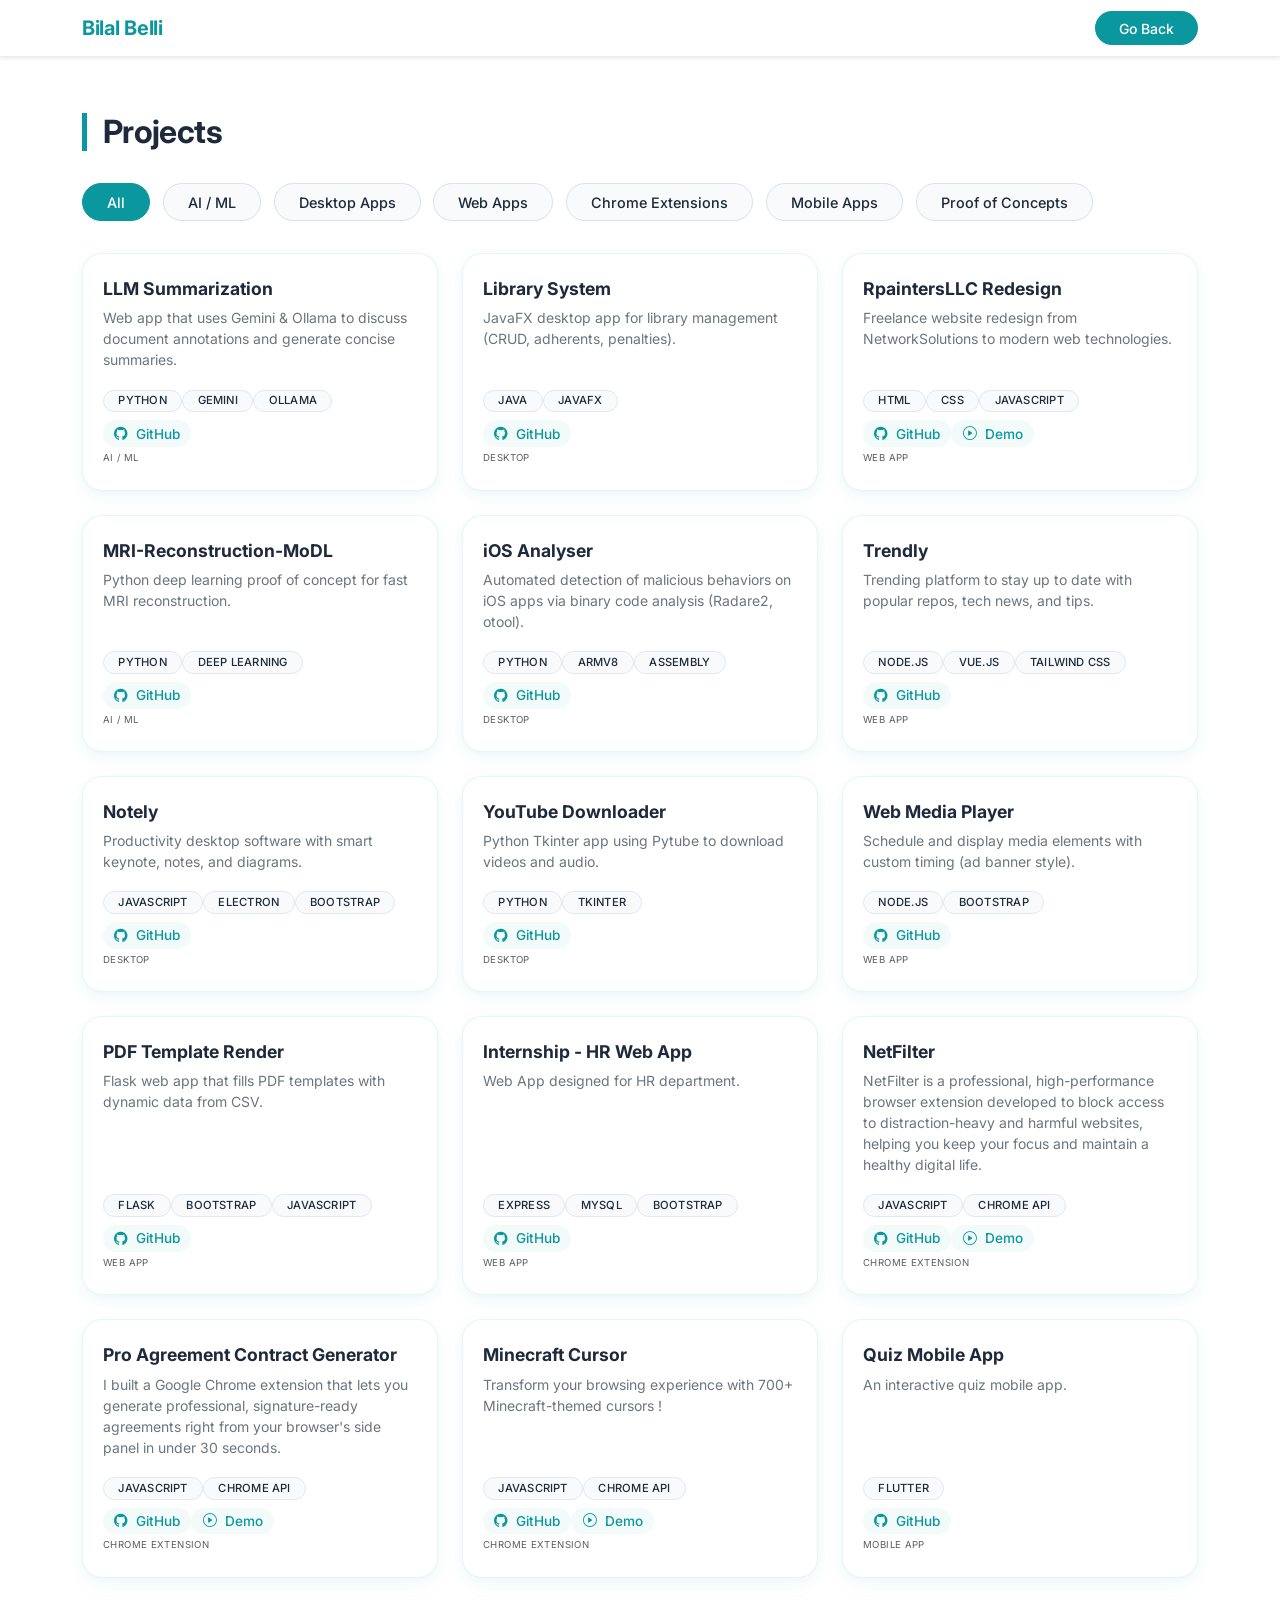
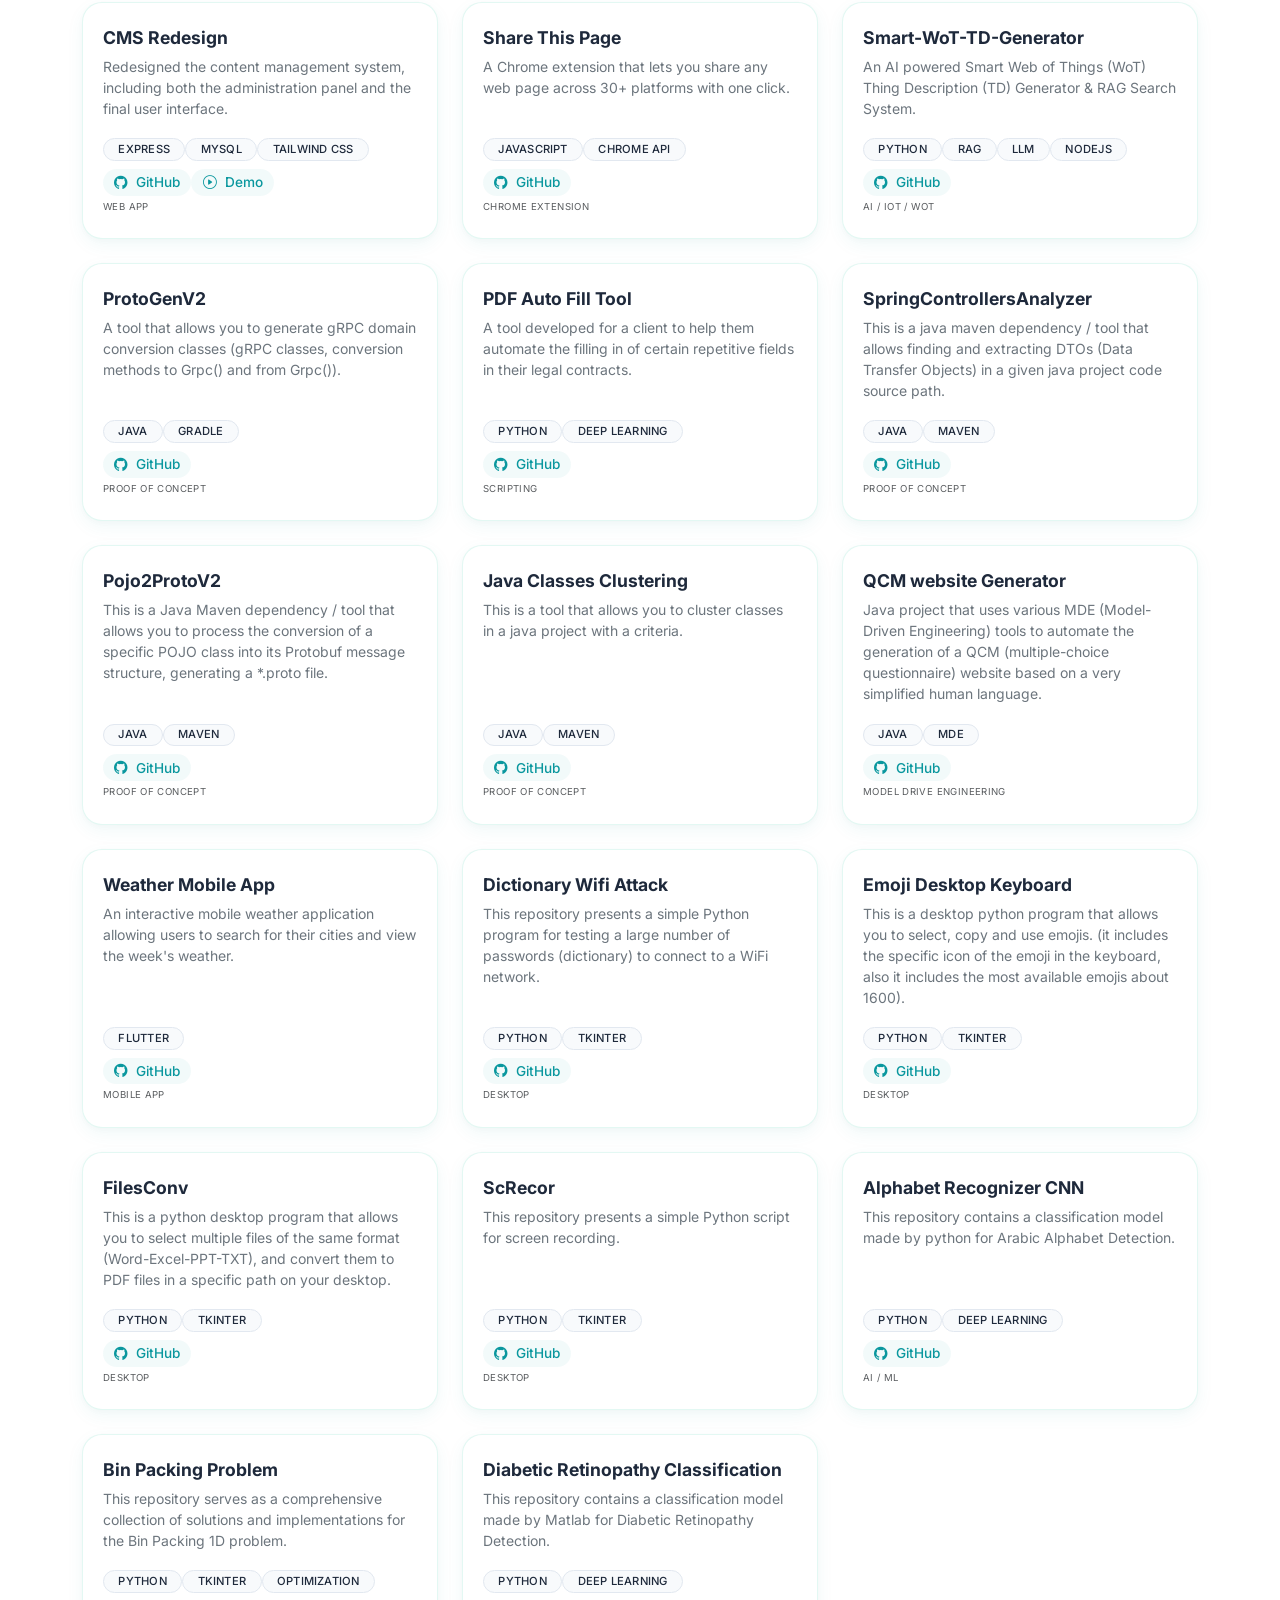
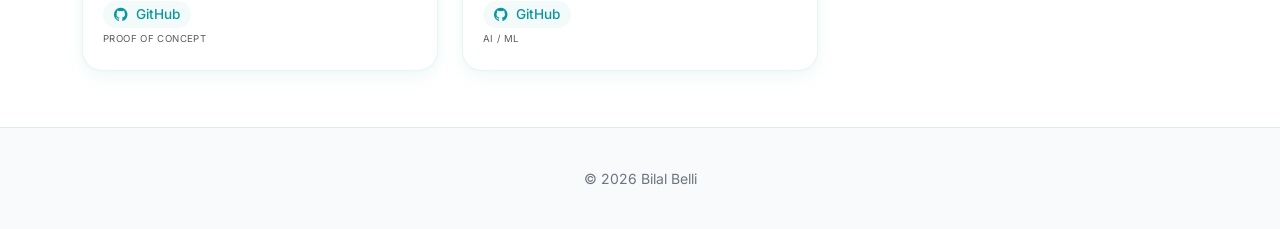
==== projects.html @ 8292094e "[+] added two pages : for certificates listing and for projects listing" ====
<!DOCTYPE html>
<html lang="en">

<head>
    <meta charset="UTF-8">
    <meta name="viewport" content="width=device-width, initial-scale=1.0">
    <title>Bilal Belli · projects</title>
    <!-- Bootstrap 5 + icons -->
    <link href="https://cdn.jsdelivr.net/npm/bootstrap@5.3.0-alpha1/dist/css/bootstrap.min.css" rel="stylesheet">
    <link rel="stylesheet" href="https://cdn.jsdelivr.net/npm/bootstrap-icons@1.11.3/font/bootstrap-icons.min.css">
    <!-- Google Font -->
    <link rel="preconnect" href="https://fonts.googleapis.com">
    <link rel="preconnect" href="https://fonts.gstatic.com" crossorigin>
    <link
        href="https://fonts.googleapis.com/css2?family=Inter:opsz,wght@14..32,400;14..32,500;14..32,600;14..32,700&display=swap"
        rel="stylesheet">
    <style>
        /* ----- same custom palette & reset ----- */
        :root {
            --bb-white: #ffffff;
            --bb-light: #f8fafc;
            --bb-deep: #0a979e;
            --bb-dark: #1e293b;
            --bb-gray: #e9edf2;
        }

        * {
            margin: 0;
            padding: 0;
            box-sizing: border-box;
        }

        body {
            font-family: 'Inter', -apple-system, BlinkMacSystemFont, 'Segoe UI', Roboto, sans-serif;
            background: var(--bb-white);
            color: var(--bb-dark);
            scroll-behavior: smooth;
        }

        .bg-light-custom {
            background: var(--bb-light);
        }

        .bg-teal {
            background: var(--bb-deep);
        }

        .text-teal {
            color: var(--bb-deep);
        }

        .text-deep {
            color: var(--bb-deep);
        }

        .border-deep {
            border-color: var(--bb-deep);
        }

        /* navbar */
        .navbar-brand {
            font-weight: 700;
            color: var(--bb-deep);
            letter-spacing: -0.3px;
        }

        .navbar-brand:hover {
            color: var(--bb-deep);
        }

        .nav-link {
            font-weight: 500;
            color: var(--bb-dark);
            transition: 0.2s;
        }

        .nav-link:hover {
            color: var(--bb-deep);
        }

        .btn-outline-deep {
            border: 1.5px solid var(--bb-deep);
            color: var(--bb-deep);
            border-radius: 40px;
            padding: 0.35rem 1.2rem;
            font-weight: 500;
            transition: 0.25s;
        }

        .btn-outline-deep:hover {
            background: var(--bb-deep);
            color: white;
        }

        .btn-deep {
            background: var(--bb-deep);
            color: white;
            border-radius: 40px;
            padding: 0.4rem 1.5rem;
            font-weight: 500;
            border: none;
            transition: 0.25s;
        }

        .btn-deep:hover {
            background: #087a80;
            color: white;
        }

        /* section titles */
        .section-title {
            font-weight: 700;
            font-size: 2rem;
            letter-spacing: -0.02em;
            border-left: 5px solid var(--bb-deep);
            padding-left: 1rem;
        }

        .section-sub {
            color: #475569;
            max-width: 640px;
        }

        /* category pills */
        .category-pill {
            background: var(--bb-light);
            border: 1px solid #dce2ea;
            border-radius: 60px;
            padding: 0.45rem 1.5rem;
            font-weight: 500;
            font-size: 0.9rem;
            color: var(--bb-dark);
            cursor: pointer;
            transition: 0.2s;
            box-shadow: 0 1px 2px rgba(0, 0, 0, 0.02);
            display: inline-block;
        }

        .category-pill.active,
        .category-pill:hover {
            background: var(--bb-deep);
            color: white;
            border-color: var(--bb-deep);
        }

        /* project card */
        .project-card {
            background: white;
            border-radius: 20px;
            padding: 1.5rem 1.25rem;
            box-shadow: 0 6px 18px rgba(10, 151, 158, 0.06), 0 2px 6px rgba(0, 0, 0, 0.02);
            border: 1px solid rgba(71, 209, 174, 0.15);
            transition: all 0.2s ease;
            height: 100%;
            display: flex;
            flex-direction: column;
        }

        .project-card:hover {
            transform: translateY(-4px);
            border-color: var(--bb-deep);
            box-shadow: 0 16px 32px rgba(10, 151, 158, 0.10);
        }

        .project-card h5 {
            font-weight: 700;
            font-size: 1.1rem;
            color: var(--bb-dark);
        }

        .project-card .badge {
            font-weight: 500;
            background: var(--bb-light);
            color: #1e293b;
            border: 1px solid #e2e8f0;
            border-radius: 40px;
            padding: 0.3rem 0.9rem;
            font-size: 0.7rem;
            text-transform: uppercase;
            letter-spacing: 0.02em;
        }

        .project-card .badge.bg-deep {
            background: var(--bb-deep);
            color: white;
            border-color: var(--bb-deep);
        }

        .project-card .badge.bg-teal-light {
            background: #d4f3e9;
            color: #096b6f;
            border-color: #b3e6d6;
        }

        .project-links a {
            color: var(--bb-deep);
            text-decoration: none;
            font-weight: 500;
            font-size: 0.85rem;
            display: inline-flex;
            align-items: center;
            gap: 4px;
            transition: 0.15s;
            border-radius: 30px;
            padding: 0.2rem 0.7rem;
            background: rgba(10, 151, 158, 0.05);
        }

        .project-links a:hover {
            background: var(--bb-deep);
            color: white;
        }

        /* filter row */
        .filter-scroll {
            display: flex;
            flex-wrap: wrap;
            gap: 0.6rem 0.8rem;
            margin-bottom: 2rem;
        }

        /* footer */
        .footer {
            background: var(--bb-light);
            border-top: 1px solid #e2e8f0;
            padding: 2.5rem 0;
        }

        .footer a {
            color: var(--bb-deep);
            text-decoration: none;
            font-weight: 500;
        }

        .footer a:hover {
            color: #065b60;
        }

        /* extra spacing */
        .py-section {
            padding: 3.5rem 0;
        }

        @media (max-width: 768px) {
            .section-title {
                font-size: 1.7rem;
            }
        }
    </style>
</head>

<body>

    <!-- ===== NAVBAR ===== -->
    <nav class="navbar navbar-expand-lg bg-white border-bottom py-2 sticky-top shadow-sm"
        style="border-color: #e9edf2 !important;">
        <div class="container">
            <a class="navbar-brand" href="#">Bilal Belli</a>
            <button class="navbar-toggler border-0" type="button" data-bs-toggle="collapse"
                data-bs-target="#mainNav" aria-controls="mainNav" aria-expanded="false"
                aria-label="Toggle navigation">
                <span class="navbar-toggler-icon"></span>
            </button>
            <div class="collapse navbar-collapse" id="mainNav">
                <ul class="navbar-nav ms-auto mb-2 mb-lg-0 align-items-lg-center gap-1">
                    <li class="nav-item ms-2"><a class="btn btn-deep btn-sm" href="/index.html">Go Back</a></li>
                </ul>
            </div>
        </div>
    </nav>

    <!-- ===== PROJECTS SECTION ===== -->
    <section id="projects" class="py-section">
        <div class="container">
            <div class="row mb-4">
                <div class="col-lg-10">
                    <h2 class="section-title">Projects</h2>
                </div>
            </div>

            <!-- categories filter -->
            <div id="categories" class="filter-scroll">
                <!-- Will be dynamically generated -->
            </div>

            <!-- project grid -->
            <div class="row g-4" id="projectGrid">
                <!-- Will be dynamically generated -->
            </div>
        </div>
    </section>

    <footer class="footer">
        <div class="container text-center text-secondary small">
            <span>© 2026 Bilal Belli</span>
        </div>
    </footer>

    <!-- ===== DYNAMIC SCRIPT ===== -->
    <script>
        (function() {
            // ==================== DATA ====================
            const projectsData = [
                {
                    id: 1,
                    title: "LLM Summarization",
                    description: "Web app that uses Gemini &amp; Ollama to discuss document annotations and generate concise summaries.",
                    category: "ai",
                    tags: ["Python", "Gemini", "Ollama"],
                    links: {
                        github: "https://github.com/Bilal-Belli/PDFsummaryByLLM"
                    },
                    type: "AI / ML"
                },
                {
                    id: 2,
                    title: "Library System",
                    description: "JavaFX desktop app for library management (CRUD, adherents, penalties).",
                    category: "desktop",
                    tags: ["Java", "JavaFX"],
                    links: {
                        github: "https://github.com/Bilal-Belli/SGEB-Library-Management-System"
                    },
                    type: "Desktop"
                },
                {
                    id: 3,
                    title: "RpaintersLLC Redesign",
                    description: "Freelance website redesign from NetworkSolutions to modern web technologies.",
                    category: "web",
                    tags: ["HTML", "CSS", "JavaScript"],
                    links: {
                        github: "https://github.com/Bilal-Belli/rpaintersllc-redesign",
                        demo: "https://rpaintersllc.com/"
                    },
                    type: "Web App"
                },
                {
                    id: 4,
                    title: "MRI-Reconstruction-MoDL",
                    description: "Python deep learning proof of concept for fast MRI reconstruction.",
                    category: "ai",
                    tags: ["Python", "Deep Learning"],
                    links: {
                        github: "https://github.com/Bilal-Belli/MRI-Reconstruction-MoDL"
                    },
                    type: "AI / ML"
                },
                {
                    id: 5,
                    title: "iOS Analyser",
                    description: "Automated detection of malicious behaviors on iOS apps via binary code analysis (Radare2, otool).",
                    category: "desktop",
                    tags: ["Python", "ARMv8", "Assembly"],
                    links: {
                        github: "https://github.com/Bilal-Belli/iOSApplicationsAnalyser"
                    },
                    type: "Desktop"
                },
                {
                    id: 6,
                    title: "Trendly",
                    description: "Trending platform to stay up to date with popular repos, tech news, and tips.",
                    category: "web",
                    tags: ["Node.js", "Vue.js", "Tailwind CSS"],
                    links: {
                        github: "https://github.com/Bilal-Belli/Trendly"
                    },
                    type: "Web App"
                },
                {
                    id: 7,
                    title: "Notely",
                    description: "Productivity desktop software with smart keynote, notes, and diagrams.",
                    category: "desktop",
                    tags: ["JavaScript", "Electron", "Bootstrap"],
                    links: {
                        github: "https://github.com/Bilal-Belli/Notely"
                    },
                    type: "Desktop"
                },
                {
                    id: 8,
                    title: "YouTube Downloader",
                    description: "Python Tkinter app using Pytube to download videos and audio.",
                    category: "desktop",
                    tags: ["Python", "Tkinter"],
                    links: {
                        github: "https://github.com/Bilal-Belli/YoutubeDownloader"
                    },
                    type: "Desktop"
                },
                {
                    id: 9,
                    title: "Web Media Player",
                    description: "Schedule and display media elements with custom timing (ad banner style).",
                    category: "web",
                    tags: ["Node.js", "Bootstrap"],
                    links: {
                        github: "https://github.com/Bilal-Belli/MediaPlayer"
                    },
                    type: "Web App"
                },
                {
                    id: 10,
                    title: "PDF Template Render",
                    description: "Flask web app that fills PDF templates with dynamic data from CSV.",
                    category: "web",
                    tags: ["Flask", "Bootstrap", "JavaScript"],
                    links: {
                        github: "https://github.com/Bilal-Belli/pdfTemplateRender"
                    },
                    type: "Web App"
                },
                {
                    id: 11,
                    title: "Internship - HR Web App",
                    description: "Web App designed for HR department.",
                    category: "web",
                    tags: ["Express", "MySQL", "Bootstrap"],
                    links: {
                        github: "https://github.com/Bilal-Belli/InternshipDRHwebApplication"
                    },
                    type: "Web App"
                },
                {
                    id: 12,
                    title: "NetFilter",
                    description: "NetFilter is a professional, high-performance browser extension developed to block access to distraction-heavy and harmful websites, helping you keep your focus and maintain a healthy digital life.",
                    category: "extension",
                    tags: ["JavaScript", "Chrome API"],
                    links: {
                        github: "https://github.com/Bilal-Belli/NetFilter",
                        demo: "https://chromewebstore.google.com/detail/netfilter/abiojoffmcaiklldhikeonhdlpbnfalj"
                    },
                    type: "Chrome Extension"
                },
                {
                    id: 13,
                    title: "Pro Agreement Contract Generator",
                    description: "I built a Google Chrome extension that lets you generate professional, signature-ready agreements right from your browser's side panel in under 30 seconds.",
                    category: "extension",
                    tags: ["JavaScript", "Chrome API"],
                    links: {
                        github: "https://github.com/Bilal-Belli/ChromeExtension-Agreements-Contract-Generator",
                        demo: "https://chromewebstore.google.com/detail/pro-agreement-contract-ge/gkpmngbacmnimlkabohlkgenmollamkf"
                    },
                    type: "Chrome Extension"
                },
                {
                    id: 14,
                    title: "Minecraft Cursor",
                    description: "Transform your browsing experience with 700+ Minecraft-themed cursors !",
                    category: "extension",
                    tags: ["JavaScript", "Chrome API"],
                    links: {
                        github: "https://github.com/Bilal-Belli/Minecraft-Cursor---Chrome-Extension",
                        demo: "https://chromewebstore.google.com/detail/minecraft-cursor/mhklmcbhijokcbepdmhimapannaonfdj"
                    },
                    type: "Chrome Extension"
                },
                {
                    id: 15,
                    title: "Quiz Mobile App",
                    description: "An interactive quiz mobile app.",
                    category: "mobile",
                    tags: ["Flutter"],
                    links: {
                        github: "https://github.com/Bilal-Belli/Quiz-Mobile-App"
                    },
                    type: "Mobile App"
                },
                {
                    id: 16,
                    title: "CMS Redesign",
                    description: "Redesigned the content management system, including both the administration panel and the final user interface.",
                    category: "web",
                    tags: ["Express", "MySQL", "Tailwind CSS"],
                    links: {
                        github: "https://github.com/Bilal-Belli/CMS-Redesign-Norahalebooks",
                        demo: "https://norahalebooks.com/"
                    },
                    type: "Web App"
                },
                {
                    id: 17,
                    title: "Share This Page",
                    description: "A Chrome extension that lets you share any web page across 30+ platforms with one click.",
                    category: "extension",
                    tags: ["JavaScript", "Chrome API"],
                    links: {
                        github: "https://github.com/Bilal-Belli/Chrome-Extention-ShareThisPage"
                    },
                    type: "Chrome Extension"
                },
                {
                    id: 18,
                    title: "Smart-WoT-TD-Generator",
                    description: "An AI powered Smart Web of Things (WoT) Thing Description (TD) Generator & RAG Search System.",
                    category: "ai",
                    tags: ["Python", "RAG", "LLM", "NodeJS"],
                    links: {
                        github: "https://github.com/Bilal-Belli/Smart-WoT-TD-Generator"
                    },
                    type: "AI / IoT / WoT"
                },
                {
                    id: 19,
                    title: "ProtoGenV2",
                    description: "A tool that allows you to generate gRPC domain conversion classes (gRPC classes, conversion methods to Grpc() and from Grpc()).",
                    category: "poc",
                    tags: ["Java", "Gradle"],
                    links: {
                        github: "https://github.com/Bilal-Belli/ProtoGenV2"
                    },
                    type: "Proof of Concept"
                },
                {
                    id: 20,
                    title: "PDF Auto Fill Tool",
                    description: "A tool developed for a client to help them automate the filling in of certain repetitive fields in their legal contracts.",
                    category: "web",
                    tags: ["Python", "Deep Learning"],
                    links: {
                        github: "https://github.com/Bilal-Belli/pdfAutoFill-Andrew"
                    },
                    type: "Scripting"
                },
                {
                    id: 21,
                    title: "SpringControllersAnalyzer",
                    description: "This is a java maven dependency / tool that allows finding and extracting DTOs (Data Transfer Objects) in a given java project code source path.",
                    category: "poc",
                    tags: ["Java", "Maven"],
                    links: {
                        github: "https://github.com/Bilal-Belli/SpringControllersAnalyzer"
                    },
                    type: "Proof of Concept"
                },
                {
                    id: 22,
                    title: "Pojo2ProtoV2",
                    description: "This is a Java Maven dependency / tool that allows you to process the conversion of a specific POJO class into its Protobuf message structure, generating a *.proto file.",
                    category: "poc",
                    tags: ["Java", "Maven"],
                    links: {
                        github: "https://github.com/Bilal-Belli/Pojo2ProtoV2"
                    },
                    type: "Proof of Concept"
                },
                {
                    id: 23,
                    title: "Java Classes Clustering",
                    description: "This is a tool that allows you to cluster classes in a java project with a criteria.",
                    category: "poc",
                    tags: ["Java", "Maven"],
                    links: {
                        github: "https://github.com/Bilal-Belli/JavaClassesClustering"
                    },
                    type: "Proof of Concept"
                },
                {
                    id: 24,
                    title: "QCM website Generator",
                    description: "Java project that uses various MDE (Model-Driven Engineering) tools to automate the generation of a QCM (multiple-choice questionnaire) website based on a very simplified human language.",
                    category: "poc",
                    tags: ["Java", "MDE"],
                    links: {
                        github: "https://github.com/Bilal-Belli/QCMwebsiteGenerator"
                    },
                    type: "Model Drive Engineering"
                },
                {
                    id: 25,
                    title: "Weather Mobile App",
                    description: "An interactive mobile weather application allowing users to search for their cities and view the week's weather.",
                    category: "mobile",
                    tags: ["Flutter"],
                    links: {
                        github: "https://github.com/Bilal-Belli/Weather-Mobile-App"
                    },
                    type: "Mobile App"
                },
                {
                    id: 26,
                    title: "Dictionary Wifi Attack",
                    description: "This repository presents a simple Python program for testing a large number of passwords (dictionary) to connect to a WiFi network.",
                    category: "desktop",
                    tags: ["Python", "Tkinter"],
                    links: {
                        github: "https://github.com/Bilal-Belli/DictionaryWifiAttackTool"
                    },
                    type: "Desktop"
                },
                {
                    id: 27,
                    title: "Emoji Desktop Keyboard",
                    description: "This is a desktop python program that allows you to select, copy and use emojis. (it includes the specific icon of the emoji in the keyboard, also it includes the most available emojis about 1600).",
                    category: "desktop",
                    tags: ["Python", "Tkinter"],
                    links: {
                        github: "https://github.com/Bilal-Belli/EmojiDesktopKeyboard"
                    },
                    type: "Desktop"
                },
                {
                    id: 28,
                    title: "FilesConv",
                    description: "This is a python desktop program that allows you to select multiple files of the same format (Word-Excel-PPT-TXT), and convert them to PDF files in a specific path on your desktop.",
                    category: "desktop",
                    tags: ["Python", "Tkinter"],
                    links: {
                        github: "https://github.com/Bilal-Belli/FilesConv"
                    },
                    type: "Desktop"
                },
                {
                    id: 29,
                    title: "ScRecor",
                    description: "This repository presents a simple Python script for screen recording.",
                    category: "desktop",
                    tags: ["Python", "Tkinter"],
                    links: {
                        github: "https://github.com/Bilal-Belli/ScRecor-ScreenRecorder"
                    },
                    type: "Desktop"
                },
                {
                    id: 30,
                    title: "Alphabet Recognizer CNN",
                    description: "This repository contains a classification model made by python for Arabic Alphabet Detection.",
                    category: "ai",
                    tags: ["Python", "Deep Learning"],
                    links: {
                        github: "https://github.com/Bilal-Belli/ArabicAlphabetRecognizerCNN"
                    },
                    type: "AI / ML"
                },
                {
                    id: 31,
                    title: "Bin Packing Problem",
                    description: "This repository serves as a comprehensive collection of solutions and implementations for the Bin Packing 1D problem.",
                    category: "poc",
                    tags: ["Python", "Tkinter", "Optimization"],
                    links: {
                        github: "https://github.com/Bilal-Belli/BinPackingProblem"
                    },
                    type: "Proof of Concept"
                },
                {
                    id: 32,
                    title: "Diabetic Retinopathy Classification",
                    description: "This repository contains a classification model made by Matlab for Diabetic Retinopathy Detection.",
                    category: "ai",
                    tags: ["Python", "Deep Learning"],
                    links: {
                        github: "https://github.com/Bilal-Belli/DiabeticRetinopathy_ClassificationModel_CNN"
                    },
                    type: "AI / ML"
                }
            ];

            // ==================== RENDER FUNCTIONS ====================
            
            // Get unique categories from data
            function getCategories() {
                const categories = new Set();
                projectsData.forEach(project => categories.add(project.category));
                return ['all', ...Array.from(categories)];
            }

            // Render category filter buttons
            function renderCategories() {
                const container = document.getElementById('categories');
                const categories = getCategories();
                
                const categoryNames = {
                    'all': 'All',
                    'web': 'Web Apps',
                    'desktop': 'Desktop Apps',
                    'extension': 'Chrome Extensions',
                    'mobile': 'Mobile Apps',
                    'poc': 'Proof of Concepts',
                    'ai': 'AI / ML'
                };

                container.innerHTML = categories.map(cat => 
                    `<button class="category-pill ${cat === 'all' ? 'active' : ''}" data-filter="${cat}">
                        ${categoryNames[cat] || cat.charAt(0).toUpperCase() + cat.slice(1)}
                    </button>`
                ).join('');
            }

            // Render project cards
            function renderProjects(category = 'all') {
                const grid = document.getElementById('projectGrid');
                
                const filteredProjects = category === 'all' 
                    ? projectsData 
                    : projectsData.filter(p => p.category === category);

                if (filteredProjects.length === 0) {
                    grid.innerHTML = `
                        <div class="col-12 text-center py-5">
                            <p class="text-muted">No projects found in this category.</p>
                        </div>
                    `;
                    return;
                }

                grid.innerHTML = filteredProjects.map(project => {
                    // Generate tags HTML
                    const tagsHtml = project.tags.map(tag => 
                        `<span class="badge">${tag}</span>`
                    ).join('');

                    // Generate links HTML
                    const linksHtml = Object.entries(project.links).map(([key, url]) => {
                        const icon = key === 'github' ? 'bi-github' : 'bi-play-circle';
                        const label = key === 'github' ? 'GitHub' : 
                                     key === 'demo' ? 'Demo' : key.charAt(0).toUpperCase() + key.slice(1);
                        return `<a href="${url}"><i class="bi ${icon} me-1"></i> ${label}</a>`;
                    }).join('');

                    return `
                        <div class="col-lg-4 col-md-6 project-item" data-category="${project.category}">
                            <div class="project-card">
                                <h5>${project.title}</h5>
                                <p class="text-secondary small" style="flex:1;">${project.description}</p>
                                <div class="mb-2">
                                    ${tagsHtml}
                                </div>
                                <div class="project-links">
                                    ${linksHtml}
                                </div>
                                <small class="text-uppercase text-muted mt-1" style="font-size:0.6rem;letter-spacing:0.04em;">
                                    ${project.type}
                                </small>
                            </div>
                        </div>
                    `;
                }).join('');
            }

            // ==================== FILTER LOGIC ====================
            function setupFiltering() {
                const filterButtons = document.querySelectorAll('.category-pill');
                
                filterButtons.forEach(btn => {
                    btn.addEventListener('click', function(e) {
                        // Update active class
                        filterButtons.forEach(b => b.classList.remove('active'));
                        this.classList.add('active');
                        
                        const filter = this.getAttribute('data-filter');
                        renderProjects(filter);
                    });
                });
            }

            // ==================== INIT ====================
            function init() {
                renderCategories();
                renderProjects('all');
                setupFiltering();
            }

            // Run when DOM is ready
            if (document.readyState === 'loading') {
                document.addEventListener('DOMContentLoaded', init);
            } else {
                init();
            }

        })();
    </script>

    <!-- Bootstrap JS -->
    <script src="https://cdn.jsdelivr.net/npm/bootstrap@5.3.0-alpha1/dist/js/bootstrap.bundle.min.js"></script>
</body>

</html>
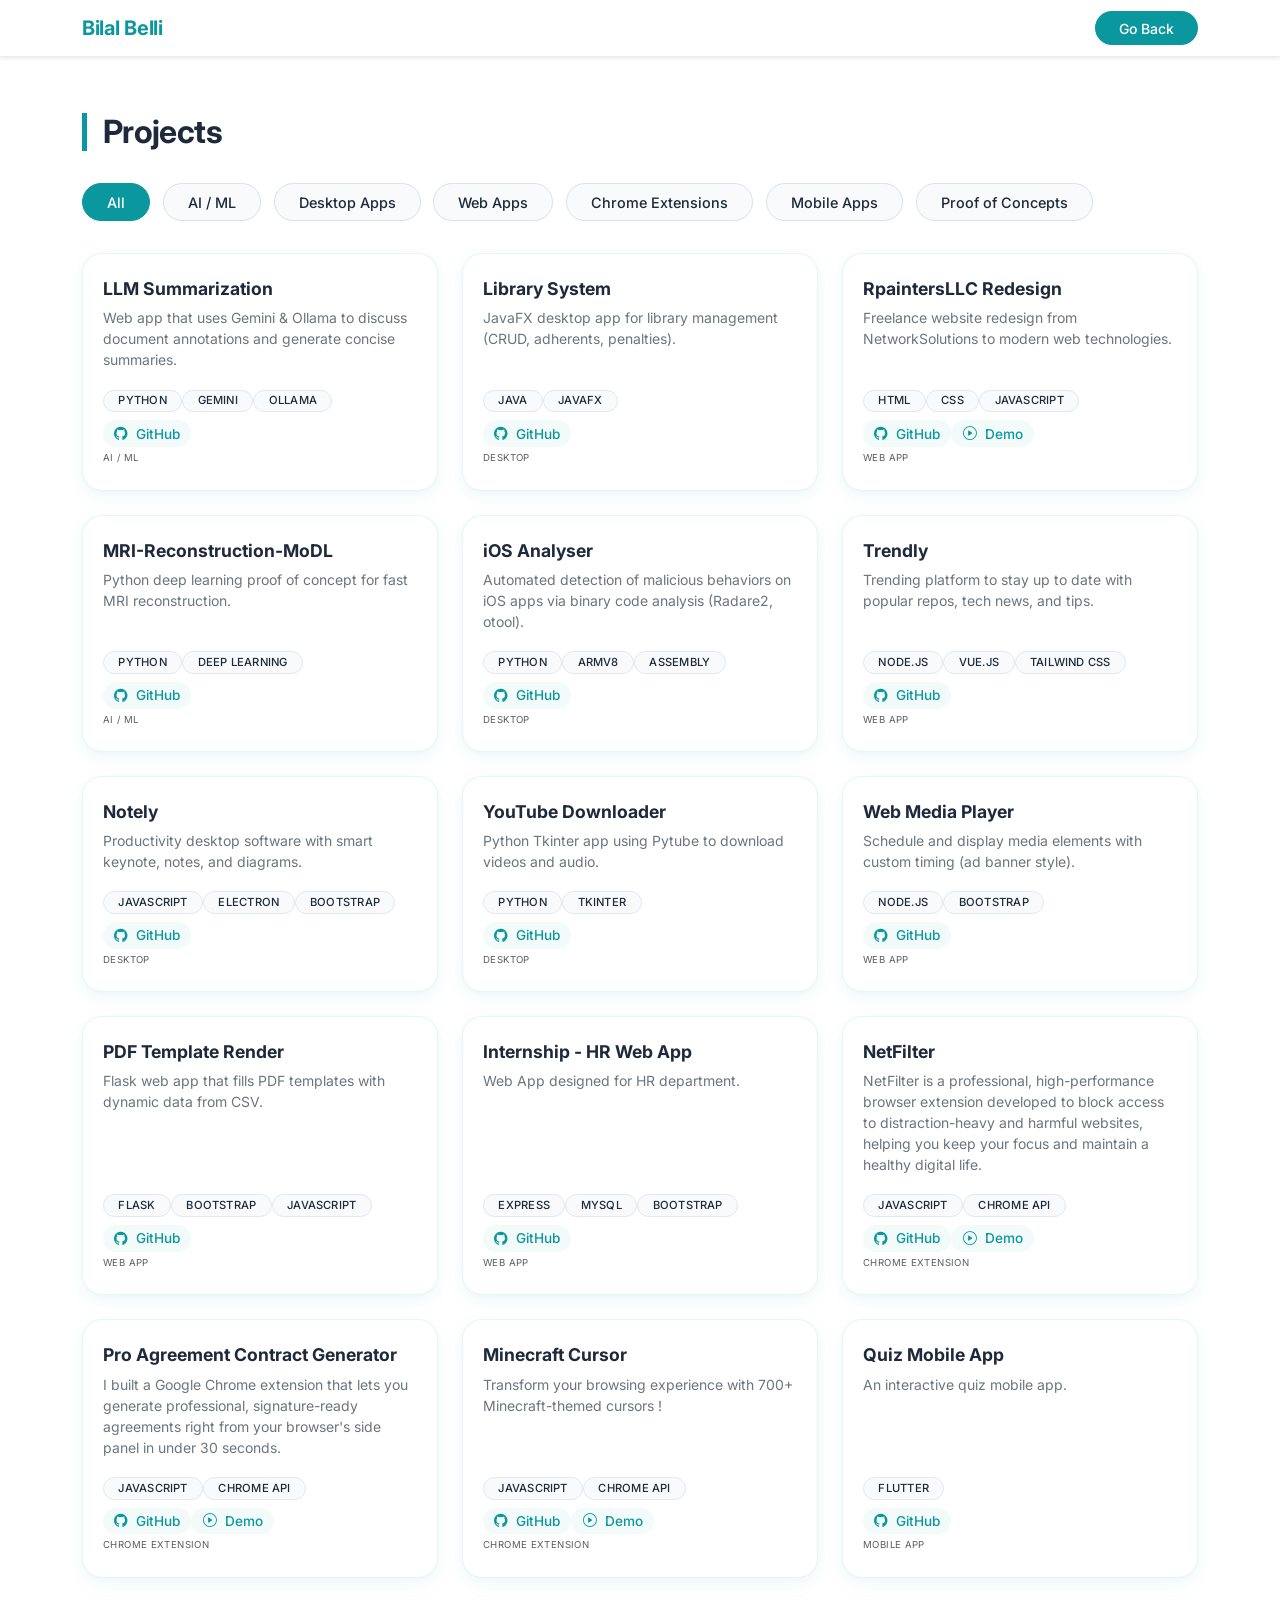
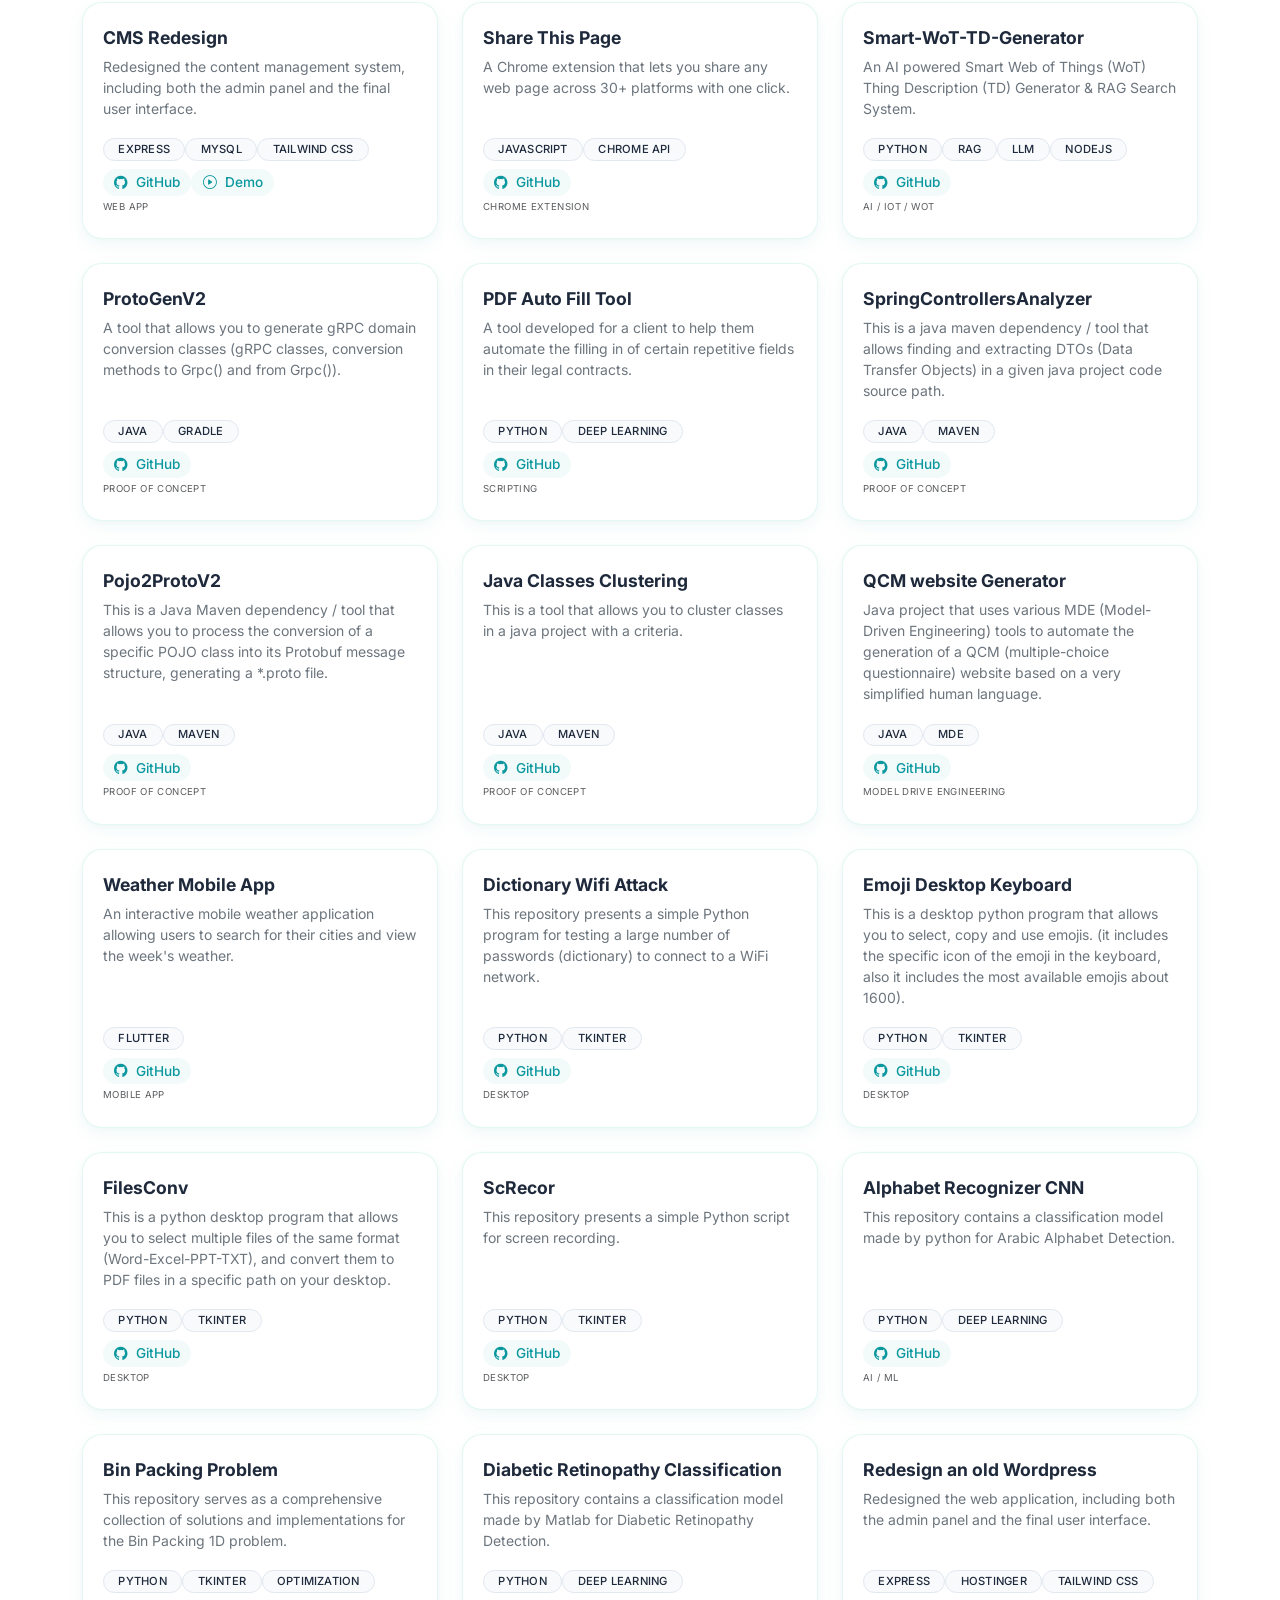
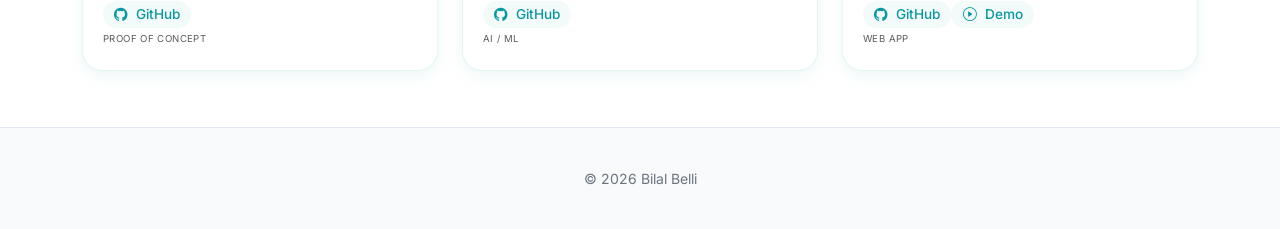
==== commit ed77c0c1: "[+] added another project" ====
--- a/projects.html
+++ b/projects.html
@@ -473,7 +473,7 @@
                 {
                     id: 16,
                     title: "CMS Redesign",
-                    description: "Redesigned the content management system, including both the administration panel and the final user interface.",
+                    description: "Redesigned the content management system, including both the admin panel and the final user interface.",
                     category: "web",
                     tags: ["Express", "MySQL", "Tailwind CSS"],
                     links: {
@@ -657,7 +657,19 @@
                         github: "https://github.com/Bilal-Belli/DiabeticRetinopathy_ClassificationModel_CNN"
                     },
                     type: "AI / ML"
-                }
+                },
+                {
+                    id: 16,
+                    title: "Redesign an old Wordpress",
+                    description: "Redesigned the web application, including both the admin panel and the final user interface.",
+                    category: "web",
+                    tags: ["Express", "Hostinger", "Tailwind CSS"],
+                    links: {
+                        github: "https://github.com/Bilal-Belli/redesign-reefhobbyistmagazine.com",
+                        demo: "https://reefhobbyistmagazine.com/"
+                    },
+                    type: "Web App"
+                },
             ];
 
             // ==================== RENDER FUNCTIONS ====================
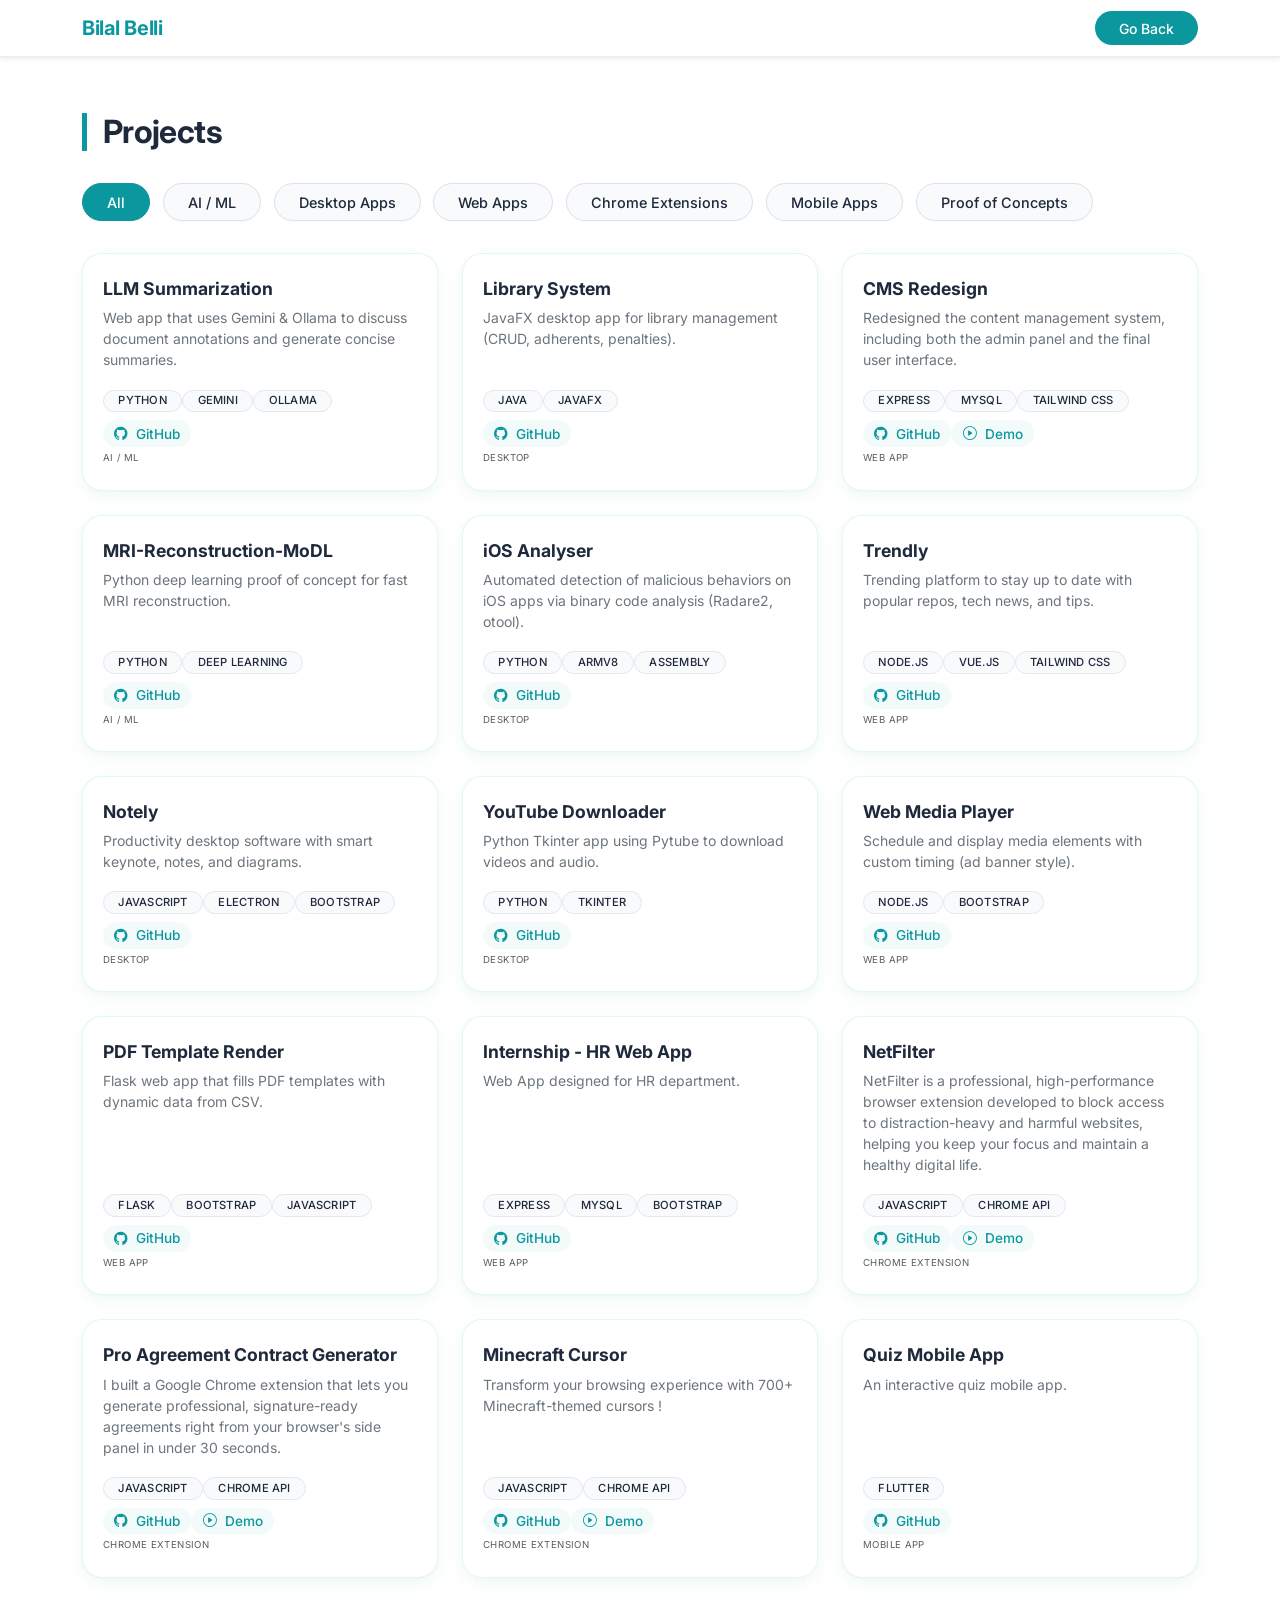
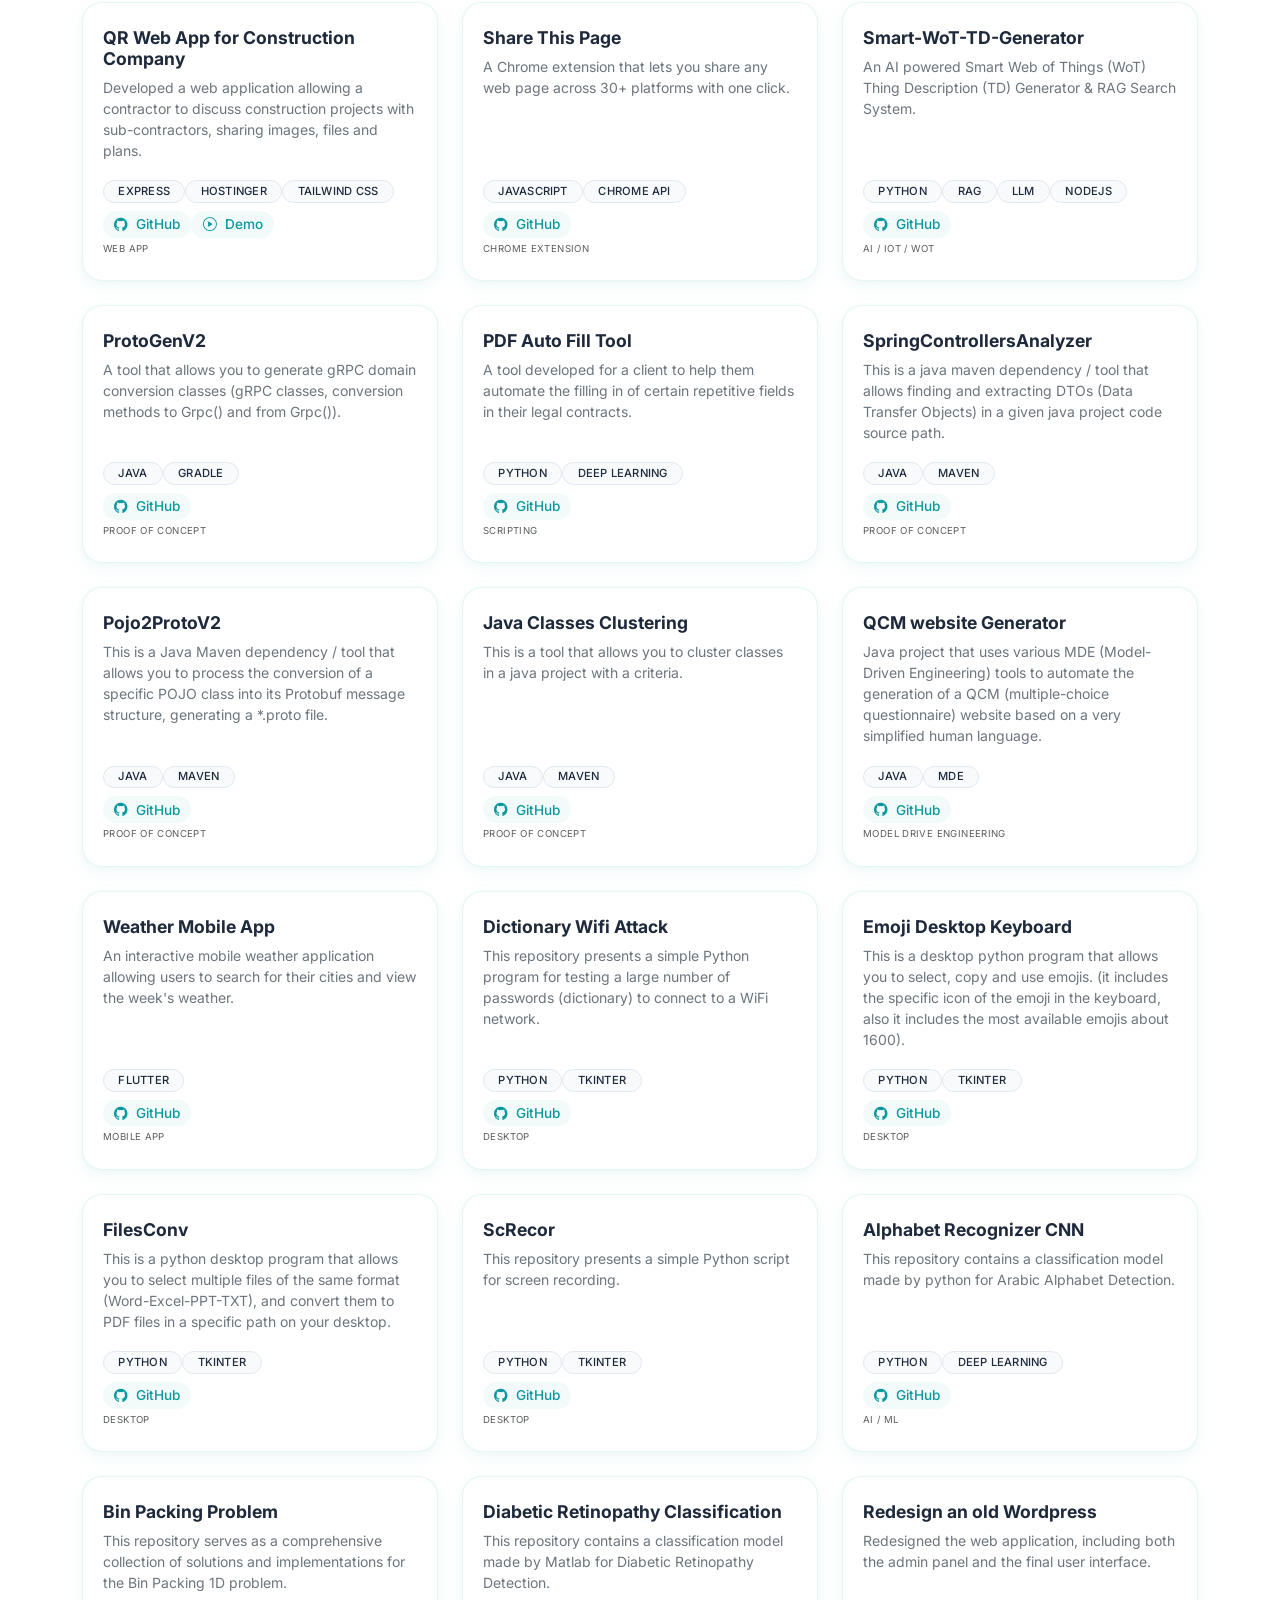
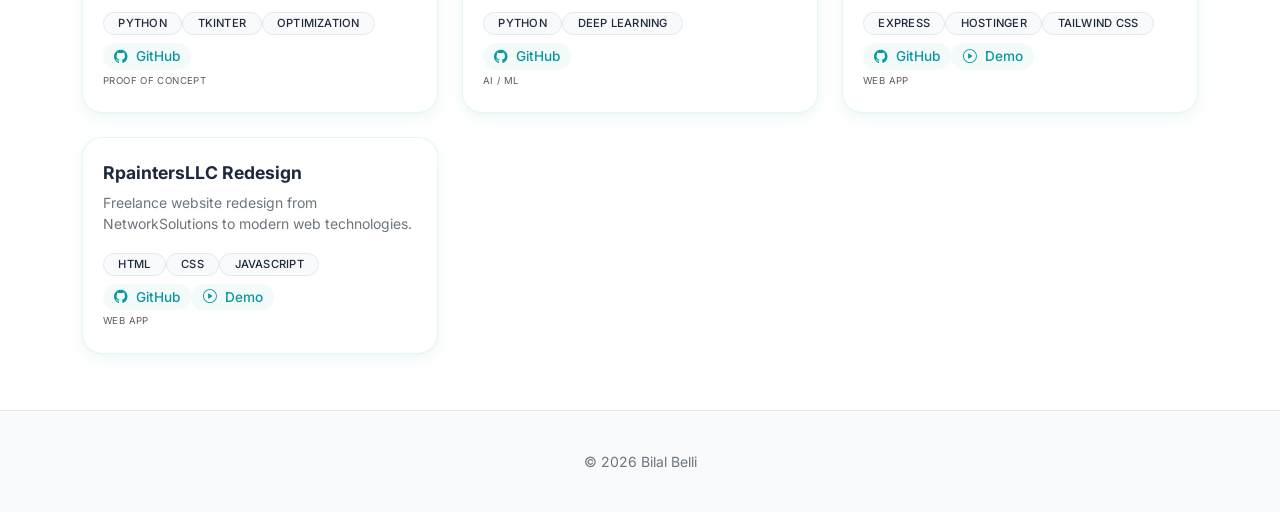
==== commit a2b3b929: "added a project" ====
--- a/projects.html
+++ b/projects.html
@@ -324,14 +324,14 @@
                     type: "Desktop"
                 },
                 {
-                    id: 3,
-                    title: "RpaintersLLC Redesign",
-                    description: "Freelance website redesign from NetworkSolutions to modern web technologies.",
+                    id: 16,
+                    title: "CMS Redesign",
+                    description: "Redesigned the content management system, including both the admin panel and the final user interface.",
                     category: "web",
-                    tags: ["HTML", "CSS", "JavaScript"],
-                    links: {
-                        github: "https://github.com/Bilal-Belli/rpaintersllc-redesign",
-                        demo: "https://rpaintersllc.com/"
+                    tags: ["Express", "MySQL", "Tailwind CSS"],
+                    links: {
+                        github: "https://github.com/Bilal-Belli/CMS-Redesign-Norahalebooks",
+                        demo: "https://norahalebooks.com/"
                     },
                     type: "Web App"
                 },
@@ -472,13 +472,13 @@
                 },
                 {
                     id: 16,
-                    title: "CMS Redesign",
-                    description: "Redesigned the content management system, including both the admin panel and the final user interface.",
+                    title: "QR Web App for Construction Company",
+                    description: "Developed a web application allowing a contractor to discuss construction projects with sub-contractors, sharing images, files and plans.",
                     category: "web",
-                    tags: ["Express", "MySQL", "Tailwind CSS"],
-                    links: {
-                        github: "https://github.com/Bilal-Belli/CMS-Redesign-Norahalebooks",
-                        demo: "https://norahalebooks.com/"
+                    tags: ["Express", "Hostinger", "Tailwind CSS"],
+                    links: {
+                        github: "https://github.com/Bilal-Belli/JobHouse-Contractor-Subcontractor",
+                        demo: "https://www.mrcqrc.com/admin"
                     },
                     type: "Web App"
                 },
@@ -659,7 +659,7 @@
                     type: "AI / ML"
                 },
                 {
-                    id: 16,
+                    id: 33,
                     title: "Redesign an old Wordpress",
                     description: "Redesigned the web application, including both the admin panel and the final user interface.",
                     category: "web",
@@ -667,6 +667,18 @@
                     links: {
                         github: "https://github.com/Bilal-Belli/redesign-reefhobbyistmagazine.com",
                         demo: "https://reefhobbyistmagazine.com/"
+                    },
+                    type: "Web App"
+                },
+                {
+                    id: 33,
+                    title: "RpaintersLLC Redesign",
+                    description: "Freelance website redesign from NetworkSolutions to modern web technologies.",
+                    category: "web",
+                    tags: ["HTML", "CSS", "JavaScript"],
+                    links: {
+                        github: "https://github.com/Bilal-Belli/rpaintersllc-redesign",
+                        demo: "https://rpaintersllc.com/"
                     },
                     type: "Web App"
                 },
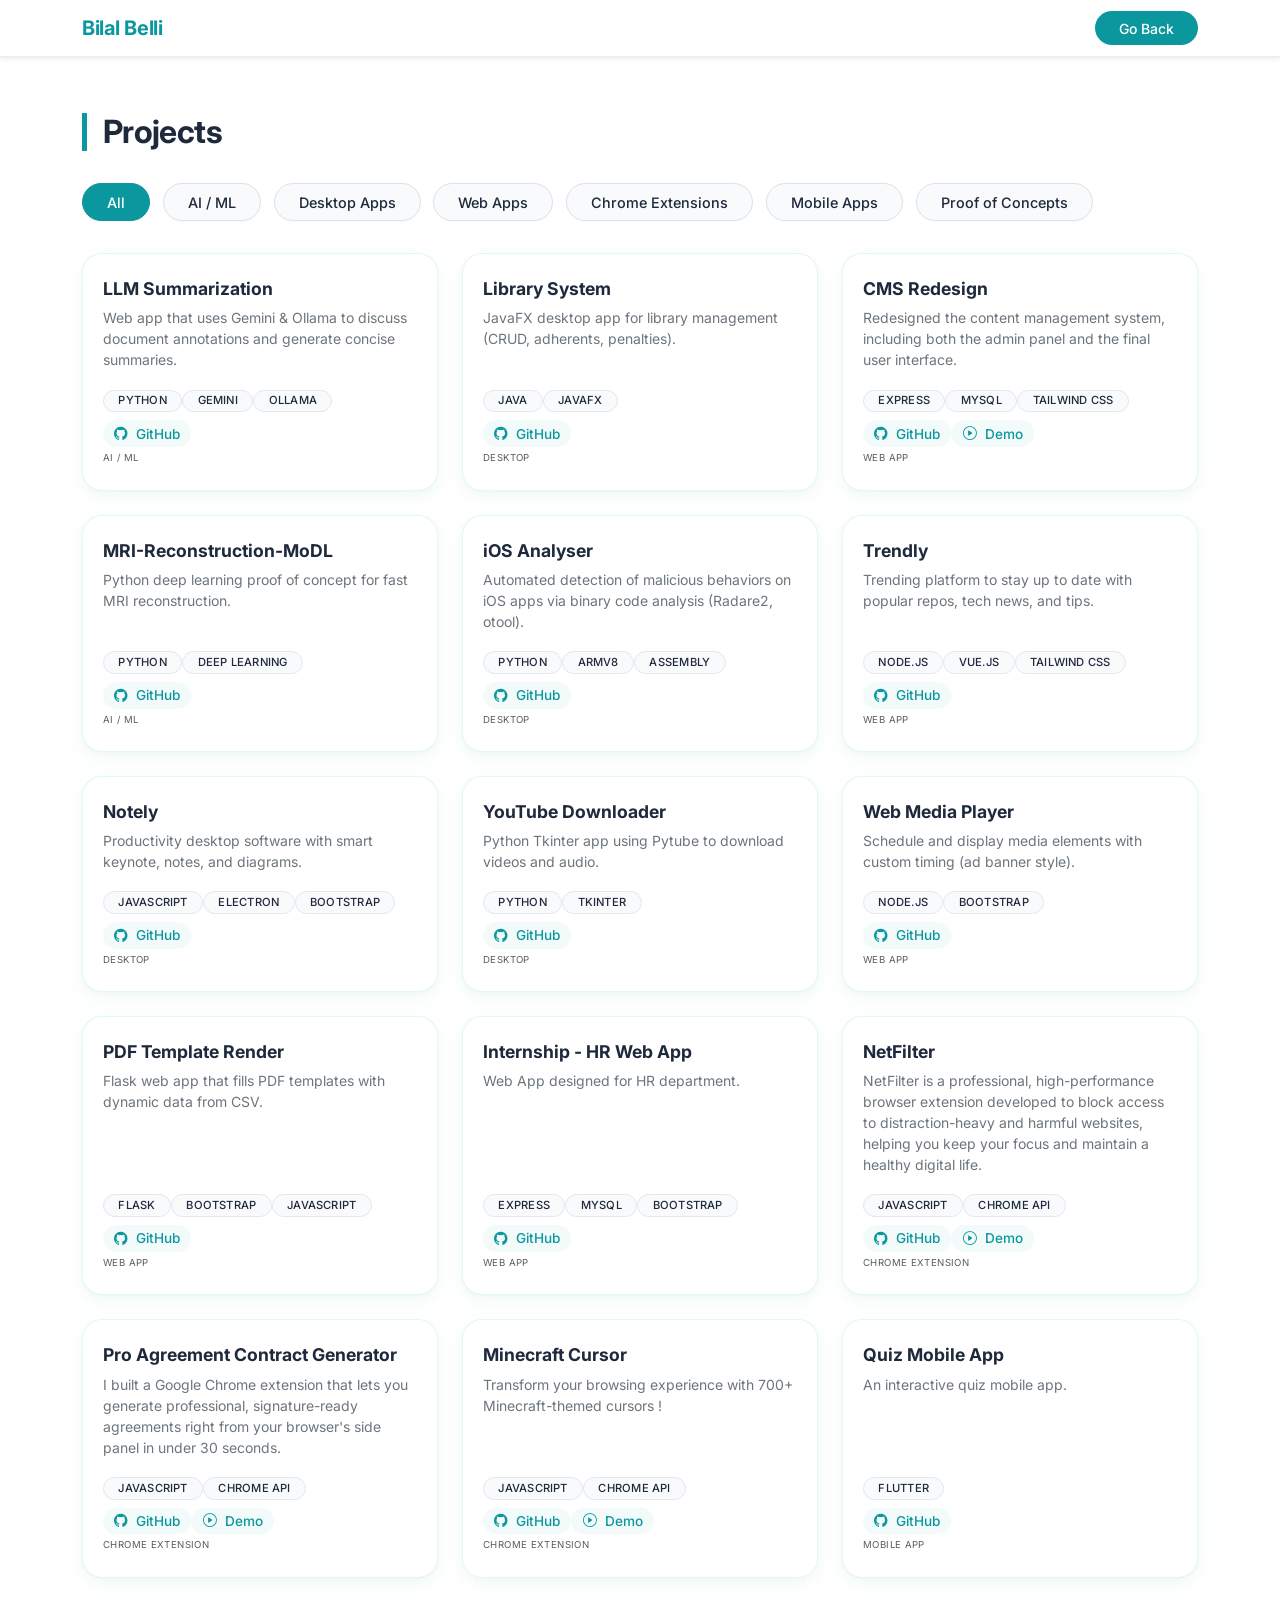
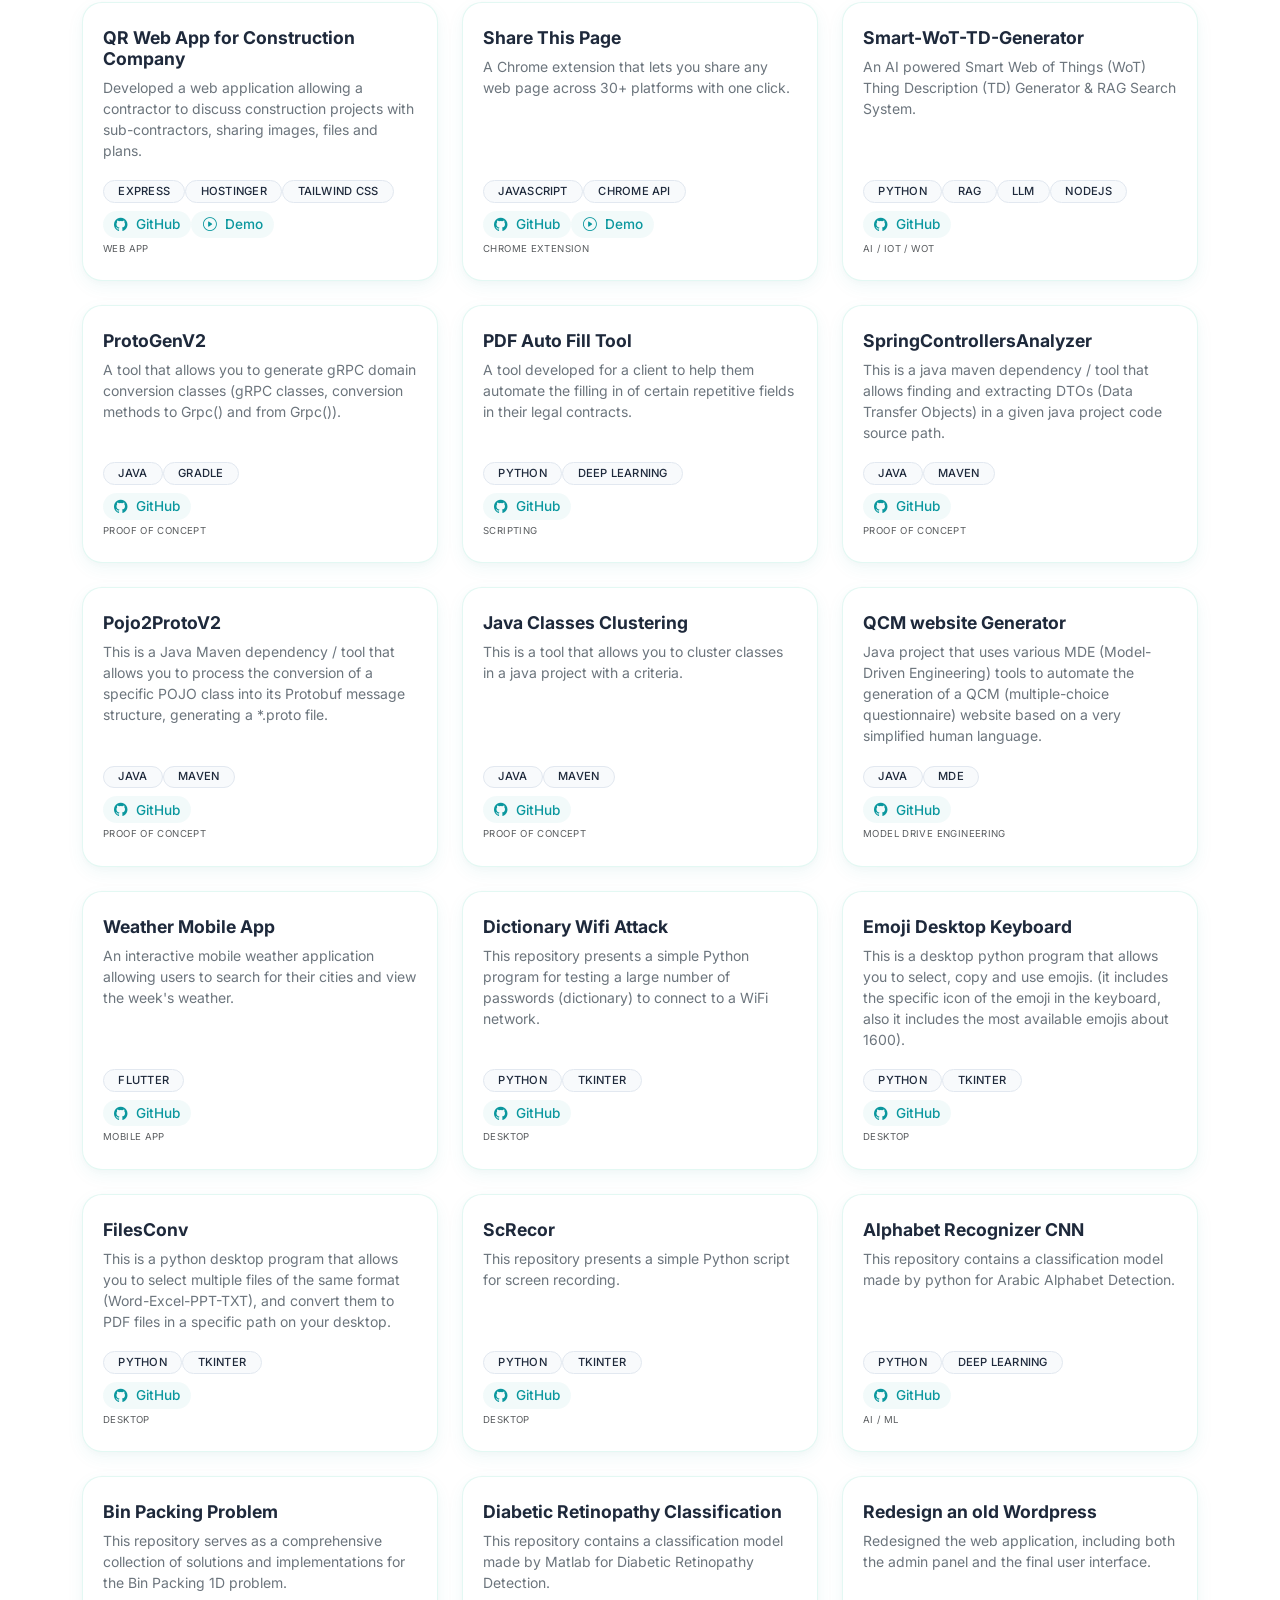
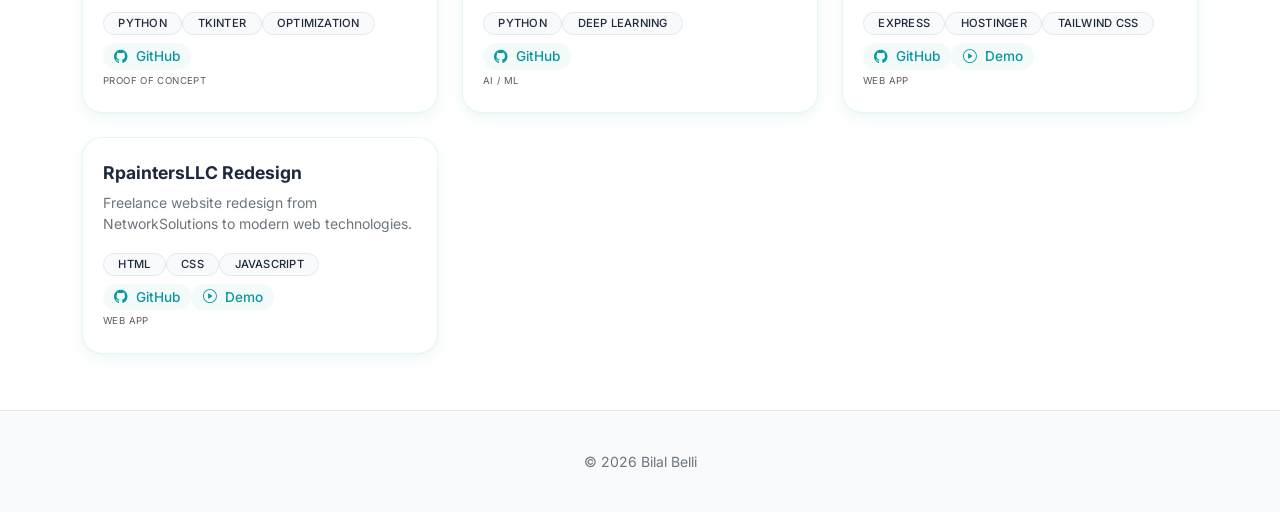
==== commit e0e6439f: "[+] added demo" ====
--- a/projects.html
+++ b/projects.html
@@ -489,7 +489,8 @@
                     category: "extension",
                     tags: ["JavaScript", "Chrome API"],
                     links: {
-                        github: "https://github.com/Bilal-Belli/Chrome-Extention-ShareThisPage"
+                        github: "https://github.com/Bilal-Belli/Chrome-Extention-ShareThisPage",
+                        demo: "https://chromewebstore.google.com/detail/share-this-page-pro/boncmgiimjagllofdppoclkmblegpamc"
                     },
                     type: "Chrome Extension"
                 },
